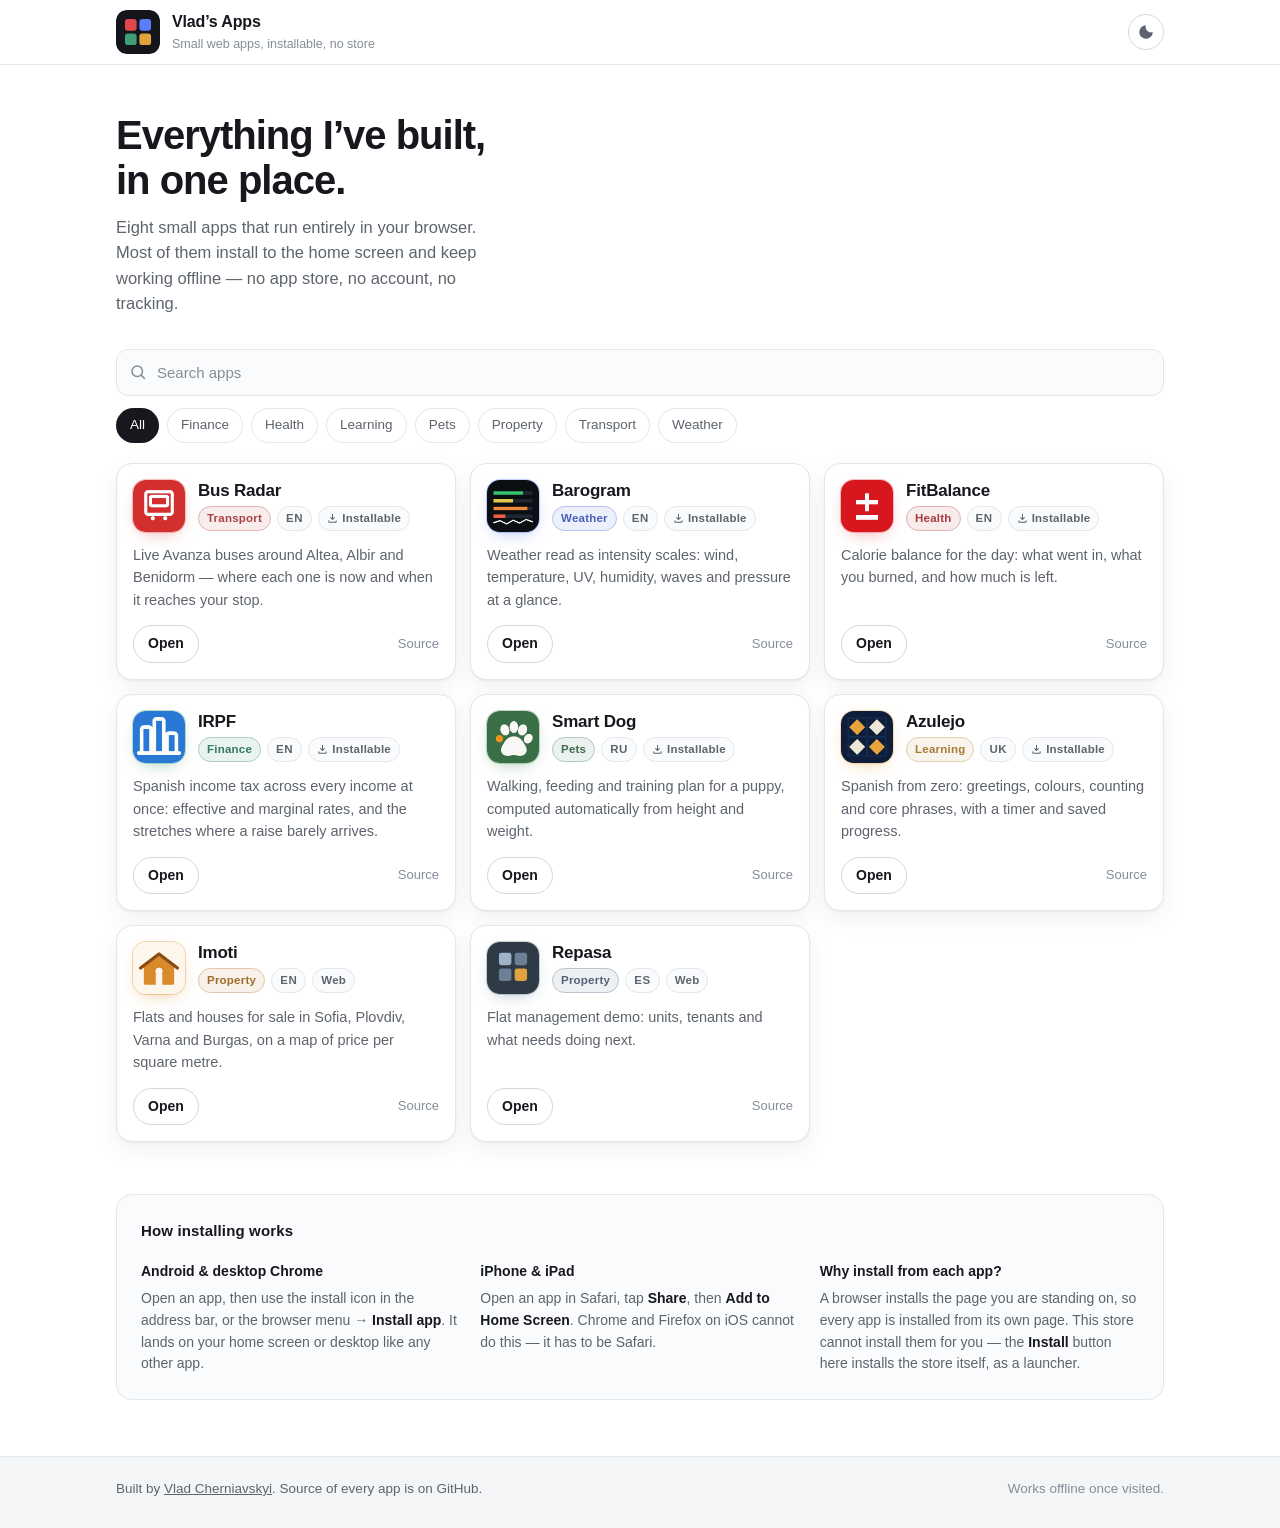
==== index.html @ 9fd49cce "Add a PWA store for the apps hosted on this account The landing page lists every app under vladcherr" ====
<!doctype html>
<html lang="en">
<head>
<meta charset="utf-8">
<meta name="viewport" content="width=device-width, initial-scale=1, viewport-fit=cover">
<title>Vlad's Apps — small web apps you can install</title>
<meta name="description" content="A small store of installable web apps by Vlad Cherniavskyi: weather, transport, finance, health and learning. Every app runs in the browser and installs to the home screen.">
<meta name="theme-color" content="#14161b" media="(prefers-color-scheme: dark)">
<meta name="theme-color" content="#ffffff" media="(prefers-color-scheme: light)">
<meta name="color-scheme" content="light dark">

<meta property="og:type" content="website">
<meta property="og:title" content="Vlad's Apps">
<meta property="og:description" content="A small store of installable web apps: weather, transport, finance, health and learning.">
<meta property="og:url" content="https://vladcherry.github.io/">
<meta property="og:image" content="https://vladcherry.github.io/icons/icon-512.png">
<meta name="twitter:card" content="summary">

<link rel="canonical" href="https://vladcherry.github.io/">
<link rel="manifest" href="manifest.webmanifest">
<link rel="icon" href="icons/icon.svg" type="image/svg+xml">
<link rel="icon" href="icons/icon-192.png" sizes="192x192" type="image/png">
<link rel="apple-touch-icon" href="icons/apple-touch-icon.png">
<link rel="stylesheet" href="styles.css">
</head>
<body>
<a class="skip" href="#apps">Skip to apps</a>

<header class="top">
  <div class="wrap top__inner">
    <div class="brand">
      <img class="brand__icon" src="icons/icon.svg" width="44" height="44" alt="">
      <div class="brand__text">
        <span class="brand__name">Vlad&rsquo;s Apps</span>
        <span class="brand__sub">Small web apps, installable, no store</span>
      </div>
    </div>
    <div class="top__actions">
      <button id="install" class="btn btn--primary" type="button" hidden>Install this store</button>
      <button id="theme" class="btn btn--icon" type="button" aria-label="Switch colour theme" title="Switch colour theme">
        <svg viewBox="0 0 24 24" width="18" height="18" aria-hidden="true"><path d="M12 3a9 9 0 1 0 9 9 7 7 0 0 1-9-9Z" fill="currentColor"/></svg>
      </button>
    </div>
  </div>
</header>

<main class="wrap">
  <section class="hero">
    <h1>Everything I&rsquo;ve built, in one place.</h1>
    <p>Eight small apps that run entirely in your browser. Most of them install to the home screen and keep working offline — no app store, no account, no tracking.</p>
  </section>

  <section class="controls" aria-label="Filter apps">
    <div class="search">
      <svg class="search__icon" viewBox="0 0 24 24" width="18" height="18" aria-hidden="true"><circle cx="11" cy="11" r="7" fill="none" stroke="currentColor" stroke-width="2"/><path d="m16.5 16.5 4 4" stroke="currentColor" stroke-width="2" stroke-linecap="round"/></svg>
      <input id="q" type="search" placeholder="Search apps" aria-label="Search apps" autocomplete="off">
    </div>
    <div id="chips" class="chips" role="group" aria-label="Categories"></div>
  </section>

  <section id="apps" aria-label="Apps">
    <ul id="grid" class="grid"></ul>
    <p id="empty" class="empty" hidden>Nothing matches that. <button type="button" class="linklike" id="reset">Show everything</button></p>
  </section>

  <section class="note">
    <h2>How installing works</h2>
    <div class="note__grid">
      <div>
        <h3>Android &amp; desktop Chrome</h3>
        <p>Open an app, then use the install icon in the address bar, or the browser menu &rarr; <em>Install app</em>. It lands on your home screen or desktop like any other app.</p>
      </div>
      <div>
        <h3>iPhone &amp; iPad</h3>
        <p>Open an app in Safari, tap <em>Share</em>, then <em>Add to Home Screen</em>. Chrome and Firefox on iOS cannot do this — it has to be Safari.</p>
      </div>
      <div>
        <h3>Why install from each app?</h3>
        <p>A browser installs the page you are standing on, so every app is installed from its own page. This store cannot install them for you — the <em>Install</em> button here installs the store itself, as a launcher.</p>
      </div>
    </div>
  </section>
</main>

<footer class="foot">
  <div class="wrap foot__inner">
    <p>Built by <a href="https://github.com/vladcherry">Vlad Cherniavskyi</a>. Source of every app is on GitHub.</p>
    <p id="offline-note" class="foot__meta">Works offline once visited.</p>
  </div>
</footer>

<script src="app.js"></script>
</body>
</html>
---- styles.css ----
/* Vlad's Apps — store shell */

:root {
  --bg: #ffffff;
  --bg-soft: #f4f5f7;
  --surface: #ffffff;
  --surface-2: #fafbfc;
  --border: #e3e6ea;
  --border-strong: #d2d7dd;
  --text: #16181d;
  --text-dim: #5d646e;
  --text-faint: #858d98;
  --accent: #16181d;
  --accent-ink: #ffffff;
  --ring: #5c7cfa;
  --shadow: 0 1px 2px rgba(16, 18, 23, .05), 0 8px 24px rgba(16, 18, 23, .06);
  --shadow-lift: 0 2px 4px rgba(16, 18, 23, .06), 0 16px 40px rgba(16, 18, 23, .12);
  --radius: 16px;
}

@media (prefers-color-scheme: dark) {
  :root:not([data-theme="light"]) {
    --bg: #101216;
    --bg-soft: #0b0d10;
    --surface: #181b21;
    --surface-2: #1d212a;
    --border: #272c35;
    --border-strong: #353c47;
    --text: #eef0f3;
    --text-dim: #a4acb8;
    --text-faint: #7c8593;
    --accent: #eef0f3;
    --accent-ink: #101216;
    --ring: #7d97ff;
    --shadow: 0 1px 2px rgba(0, 0, 0, .4), 0 8px 24px rgba(0, 0, 0, .35);
    --shadow-lift: 0 2px 4px rgba(0, 0, 0, .45), 0 16px 40px rgba(0, 0, 0, .5);
  }
}

:root[data-theme="dark"] {
  --bg: #101216;
  --bg-soft: #0b0d10;
  --surface: #181b21;
  --surface-2: #1d212a;
  --border: #272c35;
  --border-strong: #353c47;
  --text: #eef0f3;
  --text-dim: #a4acb8;
  --text-faint: #7c8593;
  --accent: #eef0f3;
  --accent-ink: #101216;
  --ring: #7d97ff;
  --shadow: 0 1px 2px rgba(0, 0, 0, .4), 0 8px 24px rgba(0, 0, 0, .35);
  --shadow-lift: 0 2px 4px rgba(0, 0, 0, .45), 0 16px 40px rgba(0, 0, 0, .5);
}

* { box-sizing: border-box; }

html { -webkit-text-size-adjust: 100%; }

body {
  margin: 0;
  background: var(--bg);
  color: var(--text);
  font: 16px/1.55 ui-sans-serif, -apple-system, "Segoe UI", Roboto, "Helvetica Neue", Arial, sans-serif;
  -webkit-font-smoothing: antialiased;
}

a { color: inherit; }

.wrap {
  width: 100%;
  max-width: 1080px;
  margin-inline: auto;
  padding-inline: 16px;
}

.skip {
  position: absolute;
  left: -9999px;
}
.skip:focus {
  left: 12px;
  top: 12px;
  z-index: 10;
  background: var(--surface);
  border: 1px solid var(--border-strong);
  border-radius: 8px;
  padding: 8px 12px;
}

/* ---------- header ---------- */

.top {
  position: sticky;
  top: 0;
  z-index: 5;
  background: color-mix(in srgb, var(--bg) 88%, transparent);
  backdrop-filter: saturate(160%) blur(12px);
  border-bottom: 1px solid var(--border);
}

.top__inner {
  display: flex;
  align-items: center;
  justify-content: space-between;
  gap: 12px;
  min-height: 64px;
}

.brand {
  display: flex;
  align-items: center;
  gap: 12px;
  min-width: 0;
}

.brand__icon {
  border-radius: 11px;
  flex: none;
}

.brand__text {
  display: flex;
  flex-direction: column;
  min-width: 0;
}

.brand__name {
  font-weight: 640;
  letter-spacing: -.01em;
}

.brand__sub {
  font-size: 12.5px;
  color: var(--text-faint);
  white-space: nowrap;
  overflow: hidden;
  text-overflow: ellipsis;
}

.top__actions {
  display: flex;
  align-items: center;
  gap: 8px;
  flex: none;
}

.btn {
  font: inherit;
  font-size: 14px;
  font-weight: 560;
  border-radius: 999px;
  border: 1px solid var(--border-strong);
  background: var(--surface);
  color: var(--text);
  padding: 8px 15px;
  cursor: pointer;
  transition: background .15s, border-color .15s, transform .1s;
}
.btn:hover { border-color: var(--text-faint); }
.btn:active { transform: translateY(1px); }
.btn:focus-visible { outline: 2px solid var(--ring); outline-offset: 2px; }

.btn--primary {
  background: var(--accent);
  color: var(--accent-ink);
  border-color: transparent;
}
.btn--primary:hover { opacity: .88; border-color: transparent; }

.btn--icon {
  display: grid;
  place-items: center;
  width: 36px;
  height: 36px;
  padding: 0;
  color: var(--text-dim);
}

/* ---------- hero ---------- */

.hero {
  padding: 48px 0 32px;
  max-width: 44ch;
}

.hero h1 {
  margin: 0 0 12px;
  font-size: clamp(28px, 6vw, 40px);
  line-height: 1.12;
  letter-spacing: -.025em;
  font-weight: 680;
}

.hero p {
  margin: 0;
  color: var(--text-dim);
  font-size: 16.5px;
}

/* ---------- controls ---------- */

.controls {
  display: flex;
  flex-direction: column;
  gap: 12px;
  padding-bottom: 20px;
}

.search {
  position: relative;
  display: flex;
  align-items: center;
}

.search__icon {
  position: absolute;
  left: 13px;
  color: var(--text-faint);
  pointer-events: none;
}

#q {
  width: 100%;
  font: inherit;
  font-size: 15px;
  color: var(--text);
  background: var(--surface-2);
  border: 1px solid var(--border);
  border-radius: 12px;
  padding: 11px 14px 11px 40px;
  -webkit-appearance: none;
}
#q::placeholder { color: var(--text-faint); }
#q:focus { outline: 2px solid var(--ring); outline-offset: -1px; border-color: transparent; }

.chips {
  display: flex;
  flex-wrap: wrap;
  gap: 8px;
}

.chip {
  font: inherit;
  font-size: 13.5px;
  font-weight: 520;
  color: var(--text-dim);
  background: transparent;
  border: 1px solid var(--border);
  border-radius: 999px;
  padding: 6px 13px;
  cursor: pointer;
  transition: background .15s, color .15s, border-color .15s;
}
.chip:hover { border-color: var(--border-strong); color: var(--text); }
.chip:focus-visible { outline: 2px solid var(--ring); outline-offset: 2px; }
.chip[aria-pressed="true"] {
  background: var(--accent);
  color: var(--accent-ink);
  border-color: transparent;
}

/* ---------- grid ---------- */

.grid {
  list-style: none;
  margin: 0;
  padding: 0 0 8px;
  display: grid;
  gap: 14px;
  grid-template-columns: repeat(auto-fill, minmax(280px, 1fr));
}

.card {
  position: relative;
  display: flex;
  flex-direction: column;
  gap: 12px;
  background: var(--surface);
  border: 1px solid var(--border);
  border-radius: var(--radius);
  padding: 16px;
  box-shadow: var(--shadow);
  transition: box-shadow .18s, transform .18s, border-color .18s;
}

.card:hover {
  transform: translateY(-2px);
  box-shadow: var(--shadow-lift);
  border-color: var(--border-strong);
}

.card:focus-within {
  outline: 2px solid var(--ring);
  outline-offset: 2px;
}

.card__head {
  display: flex;
  align-items: flex-start;
  gap: 13px;
}

.card__icon {
  flex: none;
  width: 52px;
  height: 52px;
  border-radius: 13px;
  background: var(--surface-2);
  box-shadow: 0 0 0 1px color-mix(in srgb, var(--tint) 34%, transparent),
              0 6px 18px -8px color-mix(in srgb, var(--tint) 65%, transparent);
  object-fit: cover;
}

.card__id { min-width: 0; flex: 1; }

.card__name {
  margin: 0;
  font-size: 17px;
  font-weight: 640;
  letter-spacing: -.012em;
  line-height: 1.25;
}

.card__name a {
  text-decoration: none;
}
.card__name a::after {
  content: "";
  position: absolute;
  inset: 0;
  border-radius: var(--radius);
}
.card__name a:focus-visible { outline: none; }

.card__meta {
  display: flex;
  flex-wrap: wrap;
  align-items: center;
  gap: 6px;
  margin-top: 5px;
}

.tag {
  font-size: 11.5px;
  font-weight: 560;
  letter-spacing: .02em;
  padding: 2.5px 8px;
  border-radius: 999px;
  border: 1px solid var(--border);
  color: var(--text-dim);
  background: var(--surface-2);
  white-space: nowrap;
}

.tag--cat {
  color: color-mix(in srgb, var(--tint) 72%, var(--text));
  border-color: color-mix(in srgb, var(--tint) 34%, var(--border));
  background: color-mix(in srgb, var(--tint) 9%, var(--surface-2));
}

.tag--lang { letter-spacing: .05em; }

.card__text {
  margin: 0;
  color: var(--text-dim);
  font-size: 14.5px;
  flex: 1;
}

.card__foot {
  display: flex;
  align-items: center;
  justify-content: space-between;
  gap: 10px;
  padding-top: 2px;
}

.card__open {
  position: relative;
  z-index: 1;
  font-size: 14px;
  font-weight: 580;
  text-decoration: none;
  padding: 7px 14px;
  border-radius: 999px;
  border: 1px solid var(--border-strong);
  transition: background .15s, color .15s;
}
.card__open:hover {
  background: var(--accent);
  color: var(--accent-ink);
  border-color: transparent;
}

.card__src {
  position: relative;
  z-index: 1;
  font-size: 13px;
  color: var(--text-faint);
  text-decoration: none;
}
.card__src:hover { color: var(--text); text-decoration: underline; }

.installable {
  display: inline-flex;
  align-items: center;
  gap: 4px;
}
.installable svg { flex: none; }

.empty {
  color: var(--text-dim);
  padding: 24px 0 8px;
}

.linklike {
  font: inherit;
  color: var(--text);
  background: none;
  border: 0;
  padding: 0;
  text-decoration: underline;
  cursor: pointer;
}

/* ---------- note ---------- */

.note {
  margin: 44px 0 56px;
  padding: 24px;
  background: var(--surface-2);
  border: 1px solid var(--border);
  border-radius: var(--radius);
}

.note h2 {
  margin: 0 0 18px;
  font-size: 15px;
  font-weight: 620;
  letter-spacing: .01em;
}

.note__grid {
  display: grid;
  gap: 20px;
  grid-template-columns: repeat(auto-fit, minmax(230px, 1fr));
}

.note h3 {
  margin: 0 0 6px;
  font-size: 14px;
  font-weight: 600;
}

.note p {
  margin: 0;
  font-size: 14px;
  color: var(--text-dim);
}

.note em { font-style: normal; color: var(--text); font-weight: 560; }

/* ---------- footer ---------- */

.foot {
  border-top: 1px solid var(--border);
  padding: 22px 0 max(28px, env(safe-area-inset-bottom));
  background: var(--bg-soft);
}

.foot__inner {
  display: flex;
  flex-wrap: wrap;
  gap: 6px 20px;
  justify-content: space-between;
  font-size: 13.5px;
  color: var(--text-dim);
}

.foot p { margin: 0; }
.foot__meta { color: var(--text-faint); }

@media (max-width: 420px) {
  .brand__sub { display: none; }
  .hero { padding: 36px 0 26px; }
}

@media (prefers-reduced-motion: reduce) {
  * { transition: none !important; }
  .card:hover { transform: none; }
}
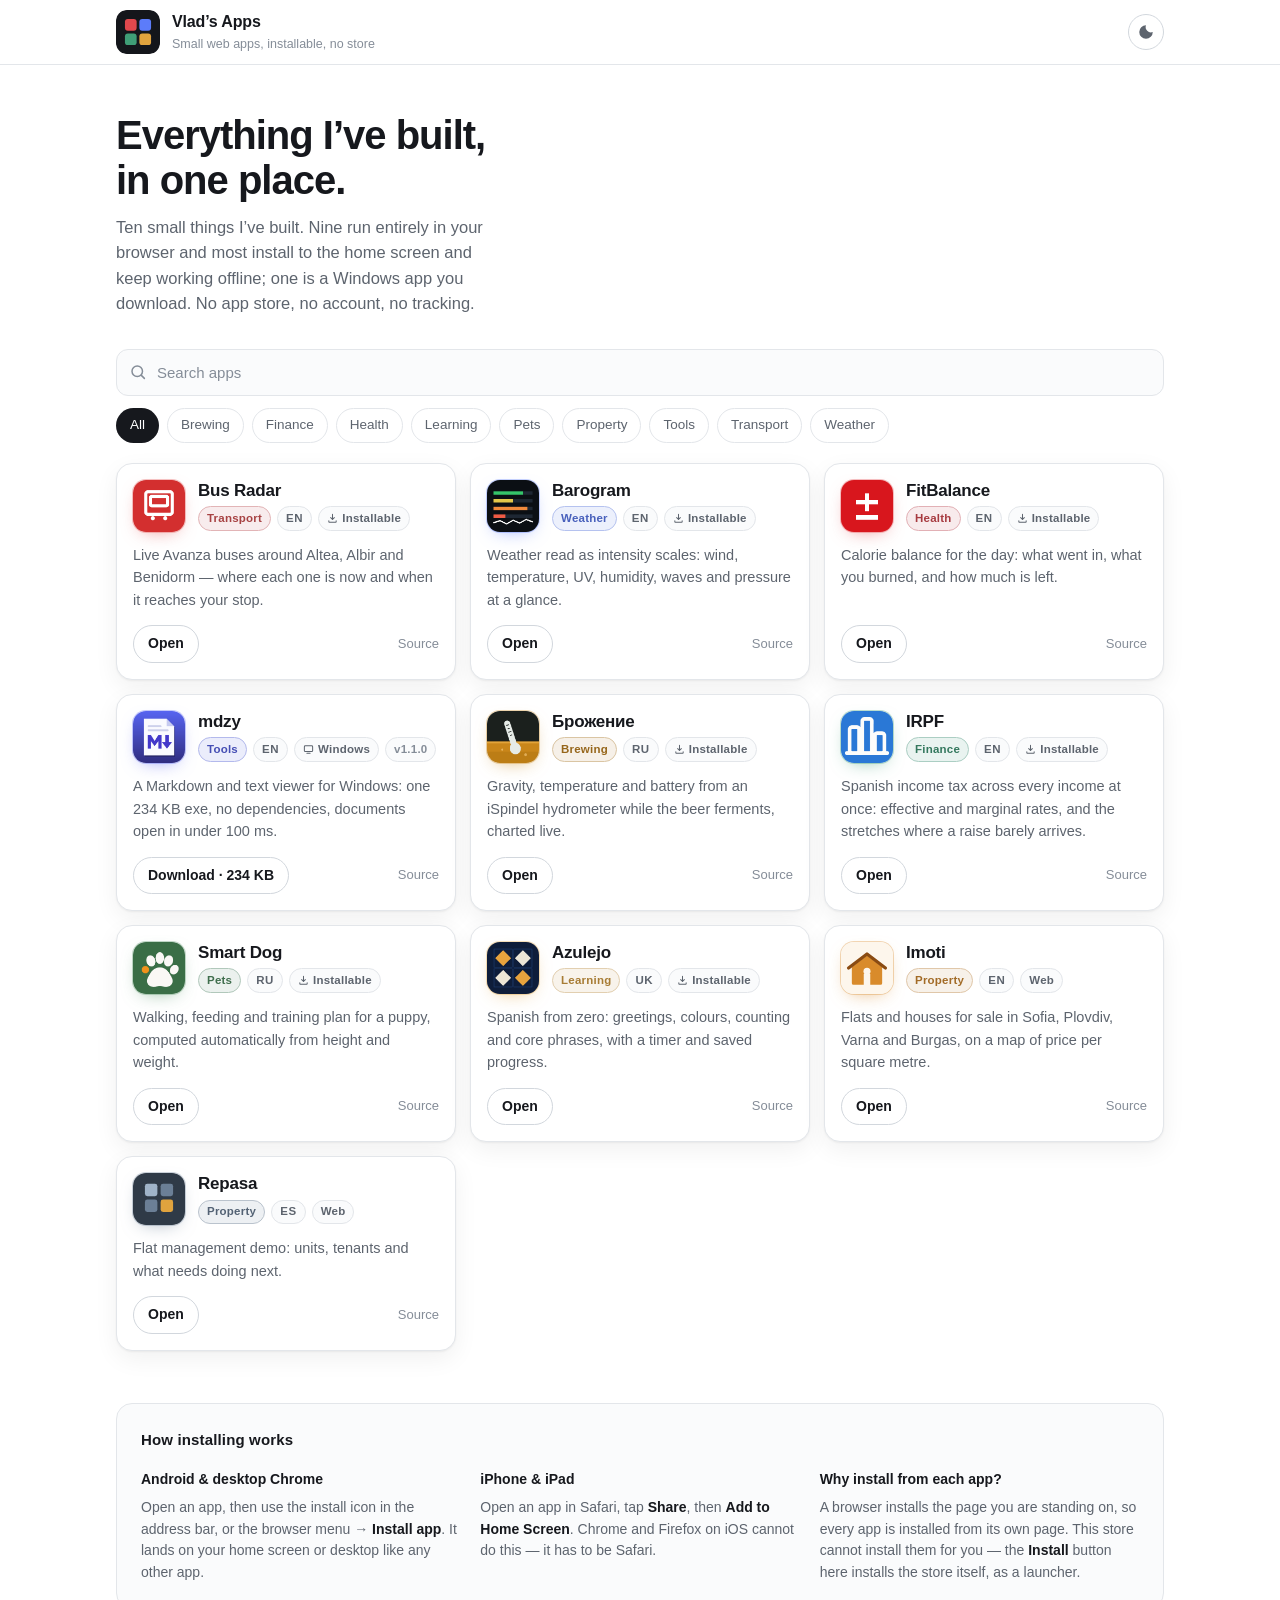
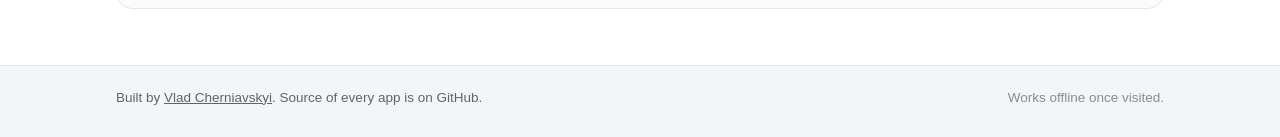
==== commit baebe5e9: "Add mdzy and Брожение to the catalogue Брожение is an ordinary web app card. mdzy is the first deskt" ====
--- a/index.html
+++ b/index.html
@@ -4,7 +4,7 @@
 <meta charset="utf-8">
 <meta name="viewport" content="width=device-width, initial-scale=1, viewport-fit=cover">
 <title>Vlad's Apps — small web apps you can install</title>
-<meta name="description" content="A small store of installable web apps by Vlad Cherniavskyi: weather, transport, finance, health and learning. Every app runs in the browser and installs to the home screen.">
+<meta name="description" content="A small store of apps by Vlad Cherniavskyi: weather, transport, finance, health, brewing and learning. Most run in the browser and install to the home screen.">
 <meta name="theme-color" content="#14161b" media="(prefers-color-scheme: dark)">
 <meta name="theme-color" content="#ffffff" media="(prefers-color-scheme: light)">
 <meta name="color-scheme" content="light dark">
@@ -47,7 +47,7 @@
 <main class="wrap">
   <section class="hero">
     <h1>Everything I&rsquo;ve built, in one place.</h1>
-    <p>Eight small apps that run entirely in your browser. Most of them install to the home screen and keep working offline — no app store, no account, no tracking.</p>
+    <p>Ten small things I&rsquo;ve built. Nine run entirely in your browser and most install to the home screen and keep working offline; one is a Windows app you download. No app store, no account, no tracking.</p>
   </section>
 
   <section class="controls" aria-label="Filter apps">
--- a/styles.css
+++ b/styles.css
@@ -362,6 +362,11 @@
 
 .tag--lang { letter-spacing: .05em; }
 
+.tag--ver {
+  font-variant-numeric: tabular-nums;
+  color: var(--text-faint);
+}
+
 .card__text {
   margin: 0;
   color: var(--text-dim);
